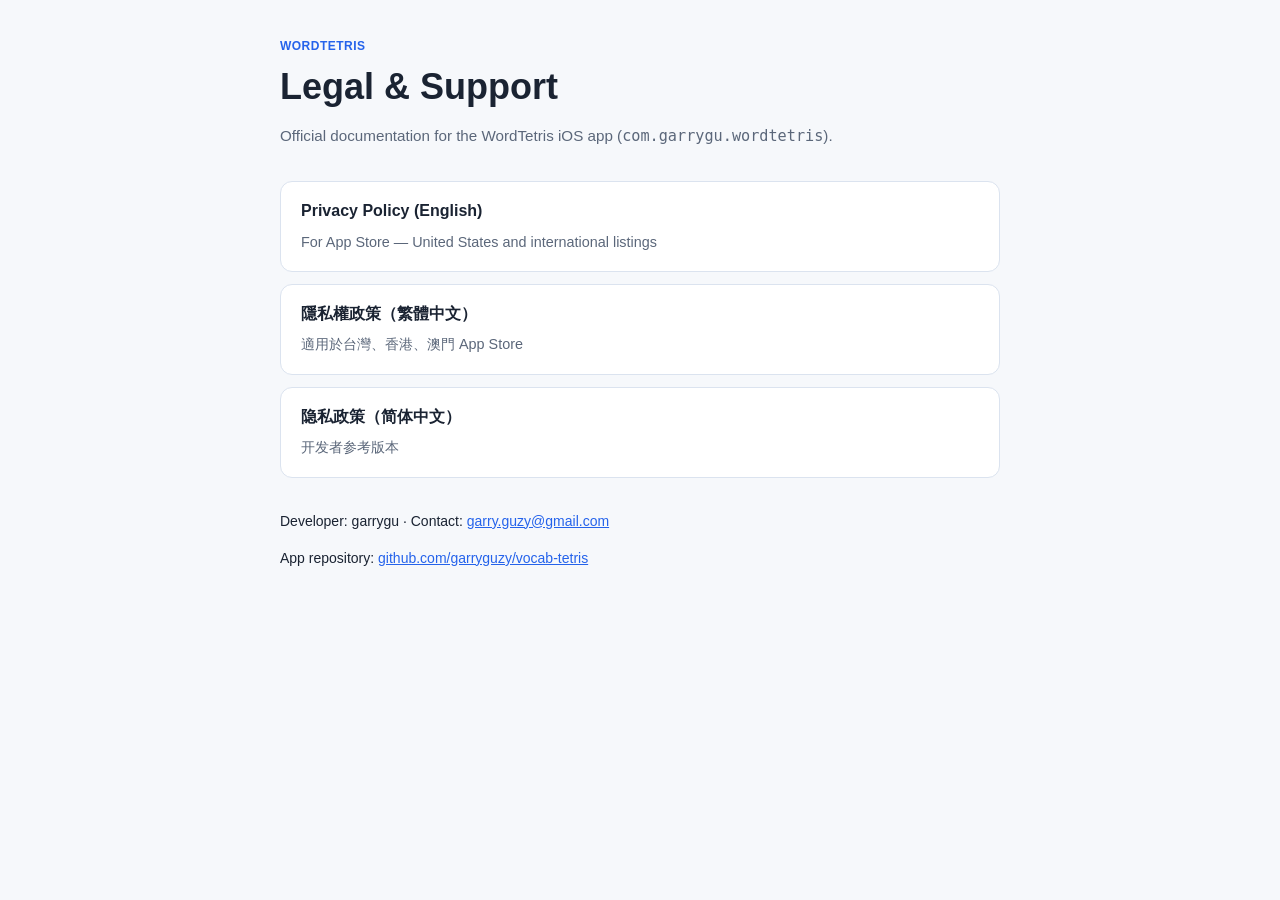
==== index.html @ 92c7fffc "Add WordTetris privacy policy pages for App Store release. Publish English and Chinese privacy polic" ====
<!DOCTYPE html>
<html lang="en">
<head>
  <meta charset="UTF-8">
  <meta name="viewport" content="width=device-width, initial-scale=1.0">
  <title>WordTetris — Legal &amp; Support</title>
  <link rel="stylesheet" href="assets/style.css">
</head>
<body>
  <div class="wrap">
    <header>
      <div class="badge">WordTetris</div>
      <h1>Legal &amp; Support</h1>
      <p class="meta">Official documentation for the WordTetris iOS app (<code>com.garrygu.wordtetris</code>).</p>
    </header>

    <div class="home-links">
      <a href="privacy/">
        <strong>Privacy Policy (English)</strong>
        <span>For App Store — United States and international listings</span>
      </a>
      <a href="privacy/zh-Hant.html">
        <strong>隱私權政策（繁體中文）</strong>
        <span>適用於台灣、香港、澳門 App Store</span>
      </a>
      <a href="privacy/zh-Hans.html">
        <strong>隐私政策（简体中文）</strong>
        <span>开发者参考版本</span>
      </a>
    </div>

    <footer>
      <p>Developer: garrygu · Contact: <a href="mailto:garry.guzy@gmail.com">garry.guzy@gmail.com</a></p>
      <p>App repository: <a href="https://github.com/garryguzy/vocab-tetris">github.com/garryguzy/vocab-tetris</a></p>
    </footer>
  </div>
</body>
</html>
---- assets/style.css ----
:root {
  color-scheme: light dark;
  --bg: #f6f8fb;
  --card: #ffffff;
  --text: #1a2332;
  --muted: #5b677a;
  --accent: #2563eb;
  --border: #dbe3ef;
  --code-bg: #eef2f8;
}

@media (prefers-color-scheme: dark) {
  :root {
    --bg: #0f1419;
    --card: #171d26;
    --text: #e8edf5;
    --muted: #9aa7ba;
    --accent: #60a5fa;
    --border: #2a3444;
    --code-bg: #222b38;
  }
}

* {
  box-sizing: border-box;
}

body {
  margin: 0;
  font-family: -apple-system, BlinkMacSystemFont, "Segoe UI", Roboto, "Helvetica Neue", Arial, sans-serif;
  line-height: 1.65;
  color: var(--text);
  background: var(--bg);
}

.wrap {
  max-width: 760px;
  margin: 0 auto;
  padding: 2rem 1.25rem 4rem;
}

header {
  margin-bottom: 2rem;
}

.badge {
  display: inline-block;
  font-size: 0.75rem;
  font-weight: 600;
  letter-spacing: 0.04em;
  text-transform: uppercase;
  color: var(--accent);
  margin-bottom: 0.5rem;
}

h1 {
  margin: 0 0 0.5rem;
  font-size: clamp(1.75rem, 4vw, 2.25rem);
  line-height: 1.2;
}

.meta {
  color: var(--muted);
  font-size: 0.95rem;
}

.card {
  background: var(--card);
  border: 1px solid var(--border);
  border-radius: 14px;
  padding: 1.75rem;
  box-shadow: 0 8px 24px rgba(15, 23, 42, 0.06);
}

.card + .card {
  margin-top: 1rem;
}

h2 {
  margin: 2rem 0 0.75rem;
  font-size: 1.15rem;
}

h2:first-child {
  margin-top: 0;
}

p, li {
  color: var(--text);
}

ul {
  padding-left: 1.25rem;
}

li + li {
  margin-top: 0.35rem;
}

a {
  color: var(--accent);
}

.lang-nav {
  display: flex;
  flex-wrap: wrap;
  gap: 0.5rem;
  margin-top: 1rem;
}

.lang-nav a {
  display: inline-block;
  padding: 0.35rem 0.75rem;
  border: 1px solid var(--border);
  border-radius: 999px;
  text-decoration: none;
  font-size: 0.875rem;
}

.lang-nav a[aria-current="page"] {
  background: var(--accent);
  border-color: var(--accent);
  color: #fff;
}

table {
  width: 100%;
  border-collapse: collapse;
  font-size: 0.925rem;
  margin: 1rem 0;
}

th, td {
  border: 1px solid var(--border);
  padding: 0.65rem 0.75rem;
  text-align: left;
  vertical-align: top;
}

th {
  background: var(--code-bg);
}

footer {
  margin-top: 2rem;
  color: var(--muted);
  font-size: 0.875rem;
}

.home-links {
  display: grid;
  gap: 0.75rem;
  margin-top: 1.5rem;
}

.home-links a {
  display: block;
  padding: 1rem 1.25rem;
  border: 1px solid var(--border);
  border-radius: 12px;
  text-decoration: none;
  background: var(--card);
}

.home-links a strong {
  display: block;
  margin-bottom: 0.25rem;
  color: var(--text);
}

.home-links a span {
  color: var(--muted);
  font-size: 0.9rem;
}
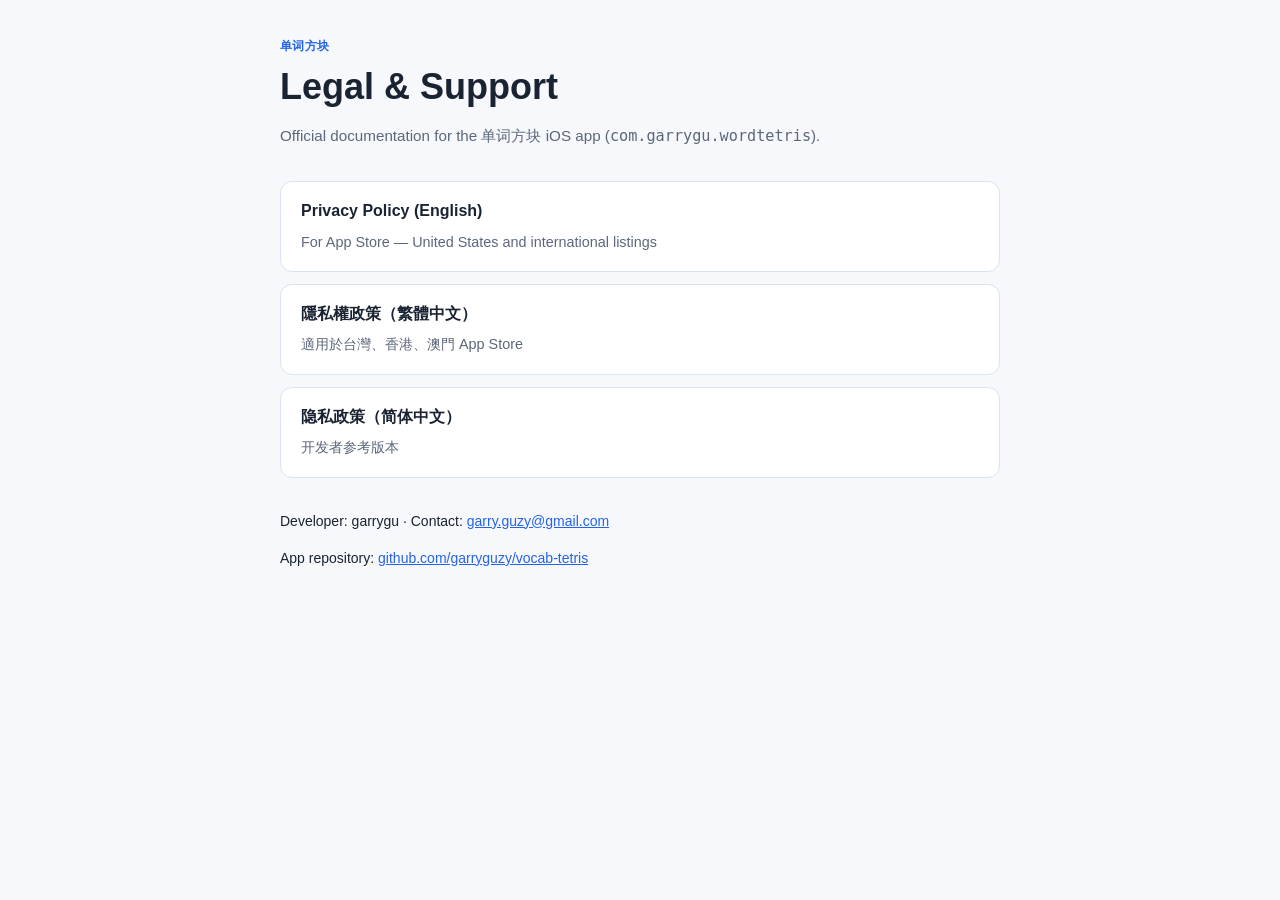
==== commit f1f4ee35: "Update privacy policy and docs for 单词方块 rebrand. Replace WordTetris references with the new App Stor" ====
--- a/index.html
+++ b/index.html
@@ -3,15 +3,15 @@
 <head>
   <meta charset="UTF-8">
   <meta name="viewport" content="width=device-width, initial-scale=1.0">
-  <title>WordTetris — Legal &amp; Support</title>
+  <title>单词方块 — Legal &amp; Support</title>
   <link rel="stylesheet" href="assets/style.css">
 </head>
 <body>
   <div class="wrap">
     <header>
-      <div class="badge">WordTetris</div>
+      <div class="badge">单词方块</div>
       <h1>Legal &amp; Support</h1>
-      <p class="meta">Official documentation for the WordTetris iOS app (<code>com.garrygu.wordtetris</code>).</p>
+      <p class="meta">Official documentation for the 单词方块 iOS app (<code>com.garrygu.wordtetris</code>).</p>
     </header>
 
     <div class="home-links">
